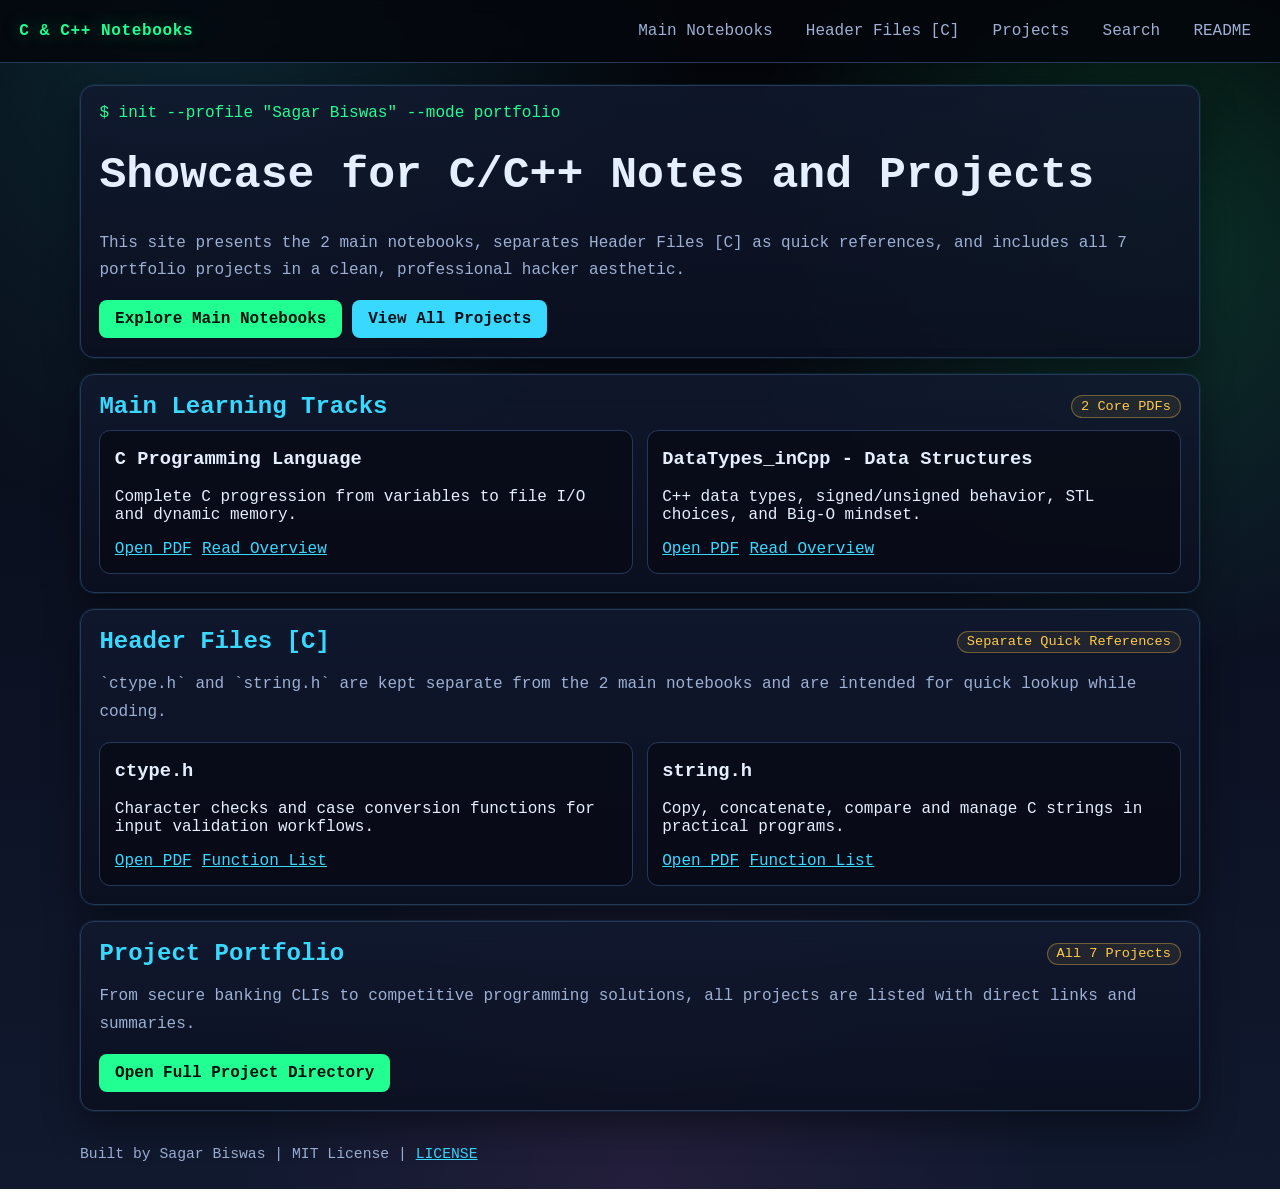
==== docs/index.html @ 9862971d "Add initial project structure with HTML, CSS, and JavaScript files - Created LICENSE file with MIT L" ====
<!doctype html>
<html lang="en">

<head>
  <meta charset="utf-8">
  <meta name="viewport" content="width=device-width, initial-scale=1">
  <title>C & C++ Notebooks | Projects</title>
  <meta name="description"
    content="A dramatic terminal-style portfolio for C and C++ notebooks, header references, and real CLI projects by Sagar Biswas.">
  <link rel="stylesheet" href="assets/css/main.css">
</head>

<body>
  <div class="scanline" aria-hidden="true"></div>

  <header class="topbar">
    <a class="brand" href="index.html">C & C++ Notebooks</a>
    <button class="menu-btn" aria-label="Toggle menu">Menu</button>
    <nav class="main-nav">
      <a href="pages/notebooks.html">Main Notebooks</a>
      <a href="pages/headers.html">Header Files [C]</a>
      <a href="pages/projects.html">Projects</a>
      <a href="pages/search.html">Search</a>
      <a href="../README.md">README</a>
    </nav>
  </header>

  <main>
    <section class="hero reveal">
      <p class="terminal-tag">$ init --profile "Sagar Biswas" --mode portfolio</p>
      <br>
      <h1>Showcase for C/C++ Notes and Projects</h1>
      <p class="hero-copy">
        This site presents the 2 main notebooks, separates Header Files [C] as quick references,
        and includes all 7 portfolio projects in a clean, professional hacker aesthetic.
      </p>
      <div class="cta-row">
        <a class="btn" href="pages/notebooks.html">Explore Main Notebooks</a>
        <a class="btn btn-alt" href="pages/projects.html">View All Projects</a>
      </div>
    </section>

    <section class="panel reveal">
      <div class="section-heading">
        <h2>Main Learning Tracks</h2>
        <span class="badge">2 Core PDFs</span>
      </div>
      <div class="grid">
        <article class="card">
          <h3>C Programming Language</h3>
          <p>Complete C progression from variables to file I/O and dynamic memory.</p>
          <div class="card-actions">
            <a href="../C%20Programming%20Language.pdf">Open PDF</a>
            <a href="pages/notebooks.html#c-notebook">Read Overview</a>
          </div>
        </article>
        <article class="card">
          <h3>DataTypes_inCpp - Data Structures</h3>
          <p>C++ data types, signed/unsigned behavior, STL choices, and Big-O mindset.</p>
          <div class="card-actions">
            <a href="../DataTypes_inCpp-DATA_STRUCTURES.pdf">Open PDF</a>
            <a href="pages/notebooks.html#cpp-notebook">Read Overview</a>
          </div>
        </article>
      </div>
    </section>

    <section class="panel reveal">
      <div class="section-heading">
        <h2>Header Files [C]</h2>
        <span class="badge">Separate Quick References</span>
      </div>
      <p class="muted">`ctype.h` and `string.h` are kept separate from the 2 main notebooks and are intended for quick
        lookup while coding.</p>
      <div class="grid">
        <article class="card">
          <h3>ctype.h</h3>
          <p>Character checks and case conversion functions for input validation workflows.</p>
          <div class="card-actions">
            <a href="../Header%20Files%20%5BC%5D/ctype.h%20Header%20File%20in%20C.pdf">Open PDF</a>
            <a href="pages/headers.html">Function List</a>
          </div>
        </article>
        <article class="card">
          <h3>string.h</h3>
          <p>Copy, concatenate, compare and manage C strings in practical programs.</p>
          <div class="card-actions">
            <a href="../Header%20Files%20%5BC%5D/string.h%20Header%20File%20in%20C.pdf">Open PDF</a>
            <a href="pages/headers.html">Function List</a>
          </div>
        </article>
      </div>
    </section>

    <section class="panel reveal">
      <div class="section-heading">
        <h2>Project Portfolio</h2>
        <span class="badge">All 7 Projects</span>
      </div>
      <p class="muted">From secure banking CLIs to competitive programming solutions, all projects are listed with
        direct links and summaries.</p>
      <a class="btn" href="pages/projects.html">Open Full Project Directory</a>
    </section>
  </main>

  <footer>
    <p>Built by Sagar Biswas | MIT License | <a href="../LICENSE">LICENSE</a></p>
  </footer>

  <script src="assets/js/main.js"></script>
</body>

</html>
---- docs/assets/css/main.css ----
:root {
  --bg-0: #030408;
  --bg-1: #0b1020;
  --bg-2: #11192f;
  --line: #27395a;
  --text: #e6efff;
  --muted: #9db0d4;
  --green: #21ff93;
  --cyan: #39d8ff;
  --amber: #ffcb4d;
  --pink: #ff5ecf;
}

* {
  box-sizing: border-box;
}

html,
body {
  min-height: 100%;
}

body {
  margin: 0;
  font-family: "JetBrains Mono", "Cascadia Code", "Fira Code", Consolas, monospace;
  color: var(--text);
  background:
    radial-gradient(circle at 15% 0%, rgba(57, 216, 255, 0.16), transparent 32%),
    radial-gradient(circle at 90% 20%, rgba(33, 255, 147, 0.16), transparent 28%),
    radial-gradient(circle at 50% 100%, rgba(255, 94, 207, 0.08), transparent 30%),
    linear-gradient(180deg, var(--bg-0), var(--bg-1) 45%, var(--bg-2));
}

a {
  color: var(--cyan);
}

a:hover,
a:focus-visible {
  color: var(--green);
}

.scanline {
  pointer-events: none;
  position: fixed;
  inset: 0;
  z-index: 0;
  opacity: 0.08;
  background: repeating-linear-gradient(to bottom, rgba(255, 255, 255, 0.03) 0, rgba(255, 255, 255, 0.03) 1px, transparent 2px, transparent 4px);
}

.topbar {
  position: sticky;
  top: 0;
  z-index: 30;
  display: flex;
  gap: 1rem;
  align-items: center;
  justify-content: space-between;
  padding: 0.95rem 1.2rem;
  background: rgba(4, 6, 12, 0.85);
  border-bottom: 1px solid var(--line);
  backdrop-filter: blur(9px);
}

.brand {
  text-decoration: none;
  font-weight: 800;
  letter-spacing: 0.04em;
  color: var(--green);
  text-shadow: 0 0 18px rgba(33, 255, 147, 0.4);
}

.main-nav {
  display: flex;
  flex-wrap: wrap;
  gap: 0.85rem;
}

.main-nav a {
  text-decoration: none;
  color: var(--muted);
  border: 1px solid transparent;
  padding: 0.35rem 0.55rem;
  border-radius: 7px;
}

.main-nav a:hover,
.main-nav a:focus-visible {
  border-color: var(--line);
  color: var(--cyan);
  background: rgba(57, 216, 255, 0.08);
}

.menu-btn {
  display: none;
  color: var(--text);
  background: transparent;
  border: 1px solid var(--line);
  border-radius: 8px;
  padding: 0.4rem 0.55rem;
  font: inherit;
}

main {
  position: relative;
  z-index: 1;
  width: min(1120px, 92vw);
  margin: 1.4rem auto 2.2rem;
}

.hero,
.panel {
  border: 1px solid var(--line);
  border-radius: 14px;
  padding: 1.15rem;
  margin-bottom: 1rem;
  background: linear-gradient(180deg, rgba(17, 25, 47, 0.84), rgba(11, 16, 32, 0.9));
  box-shadow: 0 0 0 1px rgba(57, 216, 255, 0.08), 0 14px 36px rgba(0, 0, 0, 0.42);
}

.hero {
  min-height: 250px;
  display: grid;
  align-content: center;
}

.terminal-tag {
  margin: 0 0 0.4rem;
  color: var(--green);
}

h1 {
  margin: 0.15rem 0 0.7rem;
  font-size: clamp(1.6rem, 4vw, 2.8rem);
  line-height: 1.2;
}

h2 {
  margin: 0;
  color: var(--cyan);
}

.hero-copy,
.muted,
.list-sub {
  color: var(--muted);
  line-height: 1.7;
}

.section-heading {
  display: flex;
  flex-wrap: wrap;
  gap: 0.5rem;
  align-items: center;
  justify-content: space-between;
  margin-bottom: 0.6rem;
}

.badge {
  color: var(--amber);
  border: 1px solid rgba(255, 203, 77, 0.35);
  background: rgba(255, 203, 77, 0.08);
  border-radius: 999px;
  font-size: 0.85rem;
  padding: 0.18rem 0.55rem;
}

.cta-row,
.card-actions {
  display: flex;
  flex-wrap: wrap;
  gap: 0.65rem;
}

.btn {
  display: inline-block;
  text-decoration: none;
  background: var(--green);
  color: #04110c;
  font-weight: 800;
  border-radius: 8px;
  padding: 0.56rem 0.92rem;
  border: 1px solid rgba(33, 255, 147, 0.4);
  transition: transform 0.18s ease, box-shadow 0.18s ease;
}

.btn:hover,
.btn:focus-visible {
  transform: translateY(-1px);
  box-shadow: 0 0 0 1px rgba(33, 255, 147, 0.32), 0 0 22px rgba(33, 255, 147, 0.24);
}

.btn-alt {
  background: var(--cyan);
  border-color: rgba(57, 216, 255, 0.45);
  color: #031018;
}

.grid {
  display: grid;
  grid-template-columns: repeat(auto-fit, minmax(235px, 1fr));
  gap: 0.85rem;
}

.card {
  border: 1px solid var(--line);
  border-radius: 11px;
  padding: 0.9rem;
  background: rgba(6, 10, 19, 0.68);
}

.card h3 {
  margin-top: 0.15rem;
}

.project-list {
  margin: 0;
  padding-left: 1.2rem;
  line-height: 1.75;
  color: var(--muted);
}

.search-wrap {
  display: flex;
  gap: 0.5rem;
  flex-wrap: wrap;
  margin: 0.9rem 0 0.7rem;
}

.search-wrap input {
  flex: 1 1 260px;
  background: rgba(7, 11, 22, 0.9);
  border: 1px solid var(--line);
  color: var(--text);
  padding: 0.58rem 0.68rem;
  border-radius: 8px;
  font: inherit;
}

.search-results {
  margin-top: 0.8rem;
  display: grid;
  gap: 0.75rem;
}

.search-item {
  border: 1px solid var(--line);
  border-radius: 10px;
  padding: 0.8rem;
  background: rgba(9, 14, 28, 0.72);
}

footer {
  width: min(1120px, 92vw);
  margin: 0 auto 1.7rem;
  font-size: 0.92rem;
  color: var(--muted);
}

.reveal {
  opacity: 0;
  transform: translateY(10px);
  transition: opacity 0.4s ease, transform 0.4s ease;
}

.reveal.in {
  opacity: 1;
  transform: translateY(0);
}

@media (max-width: 860px) {
  .menu-btn {
    display: inline-block;
  }

  .main-nav {
    display: none;
    position: absolute;
    top: 58px;
    right: 1rem;
    width: min(280px, 88vw);
    border: 1px solid var(--line);
    border-radius: 10px;
    padding: 0.7rem;
    background: rgba(4, 7, 14, 0.98);
  }

  .main-nav.open {
    display: grid;
  }

  .main-nav a {
    margin: 0;
  }
}

@media (prefers-reduced-motion: reduce) {
  * {
    animation: none !important;
    transition: none !important;
  }
}
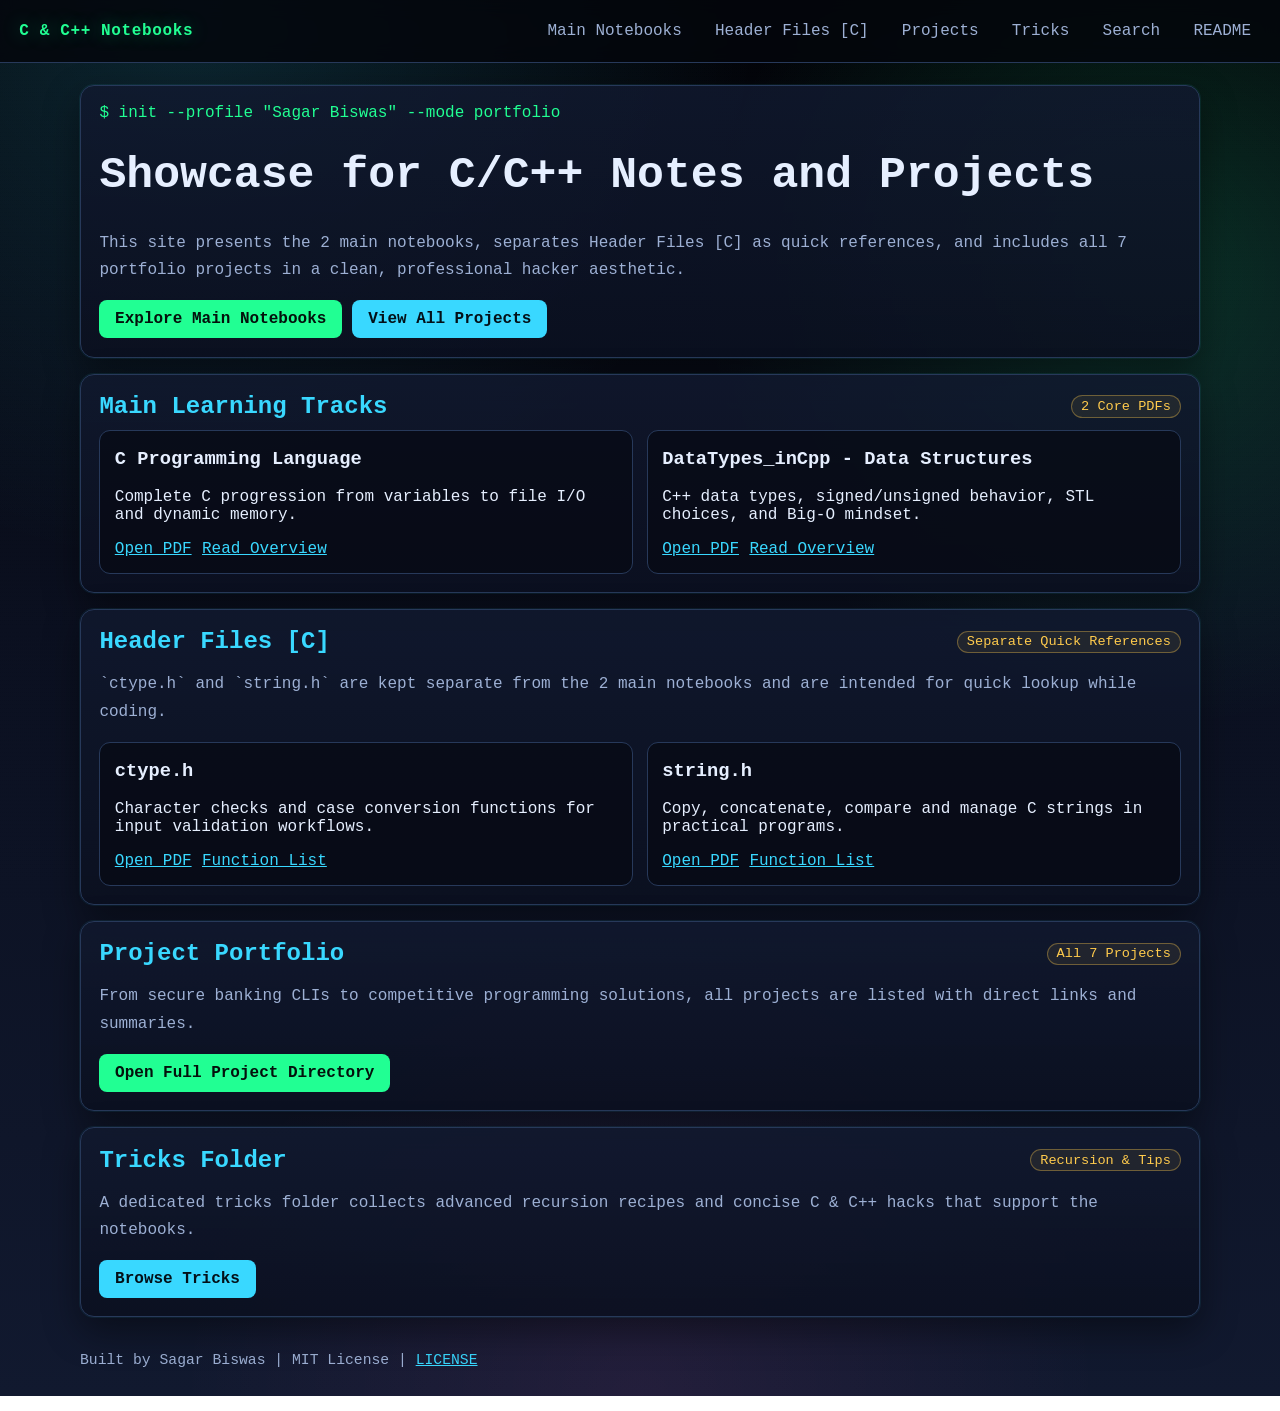
==== commit f00c55ec: "Add Tricks folder with recursion recipes and update navigation links" ====
--- a/docs/index.html
+++ b/docs/index.html
@@ -13,13 +13,14 @@
 <body>
   <div class="scanline" aria-hidden="true"></div>
 
-  <header class="topbar">
+    <header class="topbar">
     <a class="brand" href="index.html">C & C++ Notebooks</a>
     <button class="menu-btn" aria-label="Toggle menu">Menu</button>
     <nav class="main-nav">
       <a href="pages/notebooks.html">Main Notebooks</a>
       <a href="pages/headers.html">Header Files [C]</a>
       <a href="pages/projects.html">Projects</a>
+      <a href="pages/tricks.html">Tricks</a>
       <a href="pages/search.html">Search</a>
       <a href="../README.md">README</a>
     </nav>
@@ -99,8 +100,16 @@
       </div>
       <p class="muted">From secure banking CLIs to competitive programming solutions, all projects are listed with
         direct links and summaries.</p>
-      <a class="btn" href="pages/projects.html">Open Full Project Directory</a>
+        <a class="btn" href="pages/projects.html">Open Full Project Directory</a>
     </section>
+      <section class="panel reveal">
+        <div class="section-heading">
+          <h2>Tricks Folder</h2>
+          <span class="badge">Recursion & Tips</span>
+        </div>
+        <p class="muted">A dedicated tricks folder collects advanced recursion recipes and concise C & C++ hacks that support the notebooks.</p>
+        <a class="btn btn-alt" href="pages/tricks.html">Browse Tricks</a>
+      </section>
   </main>
 
   <footer>
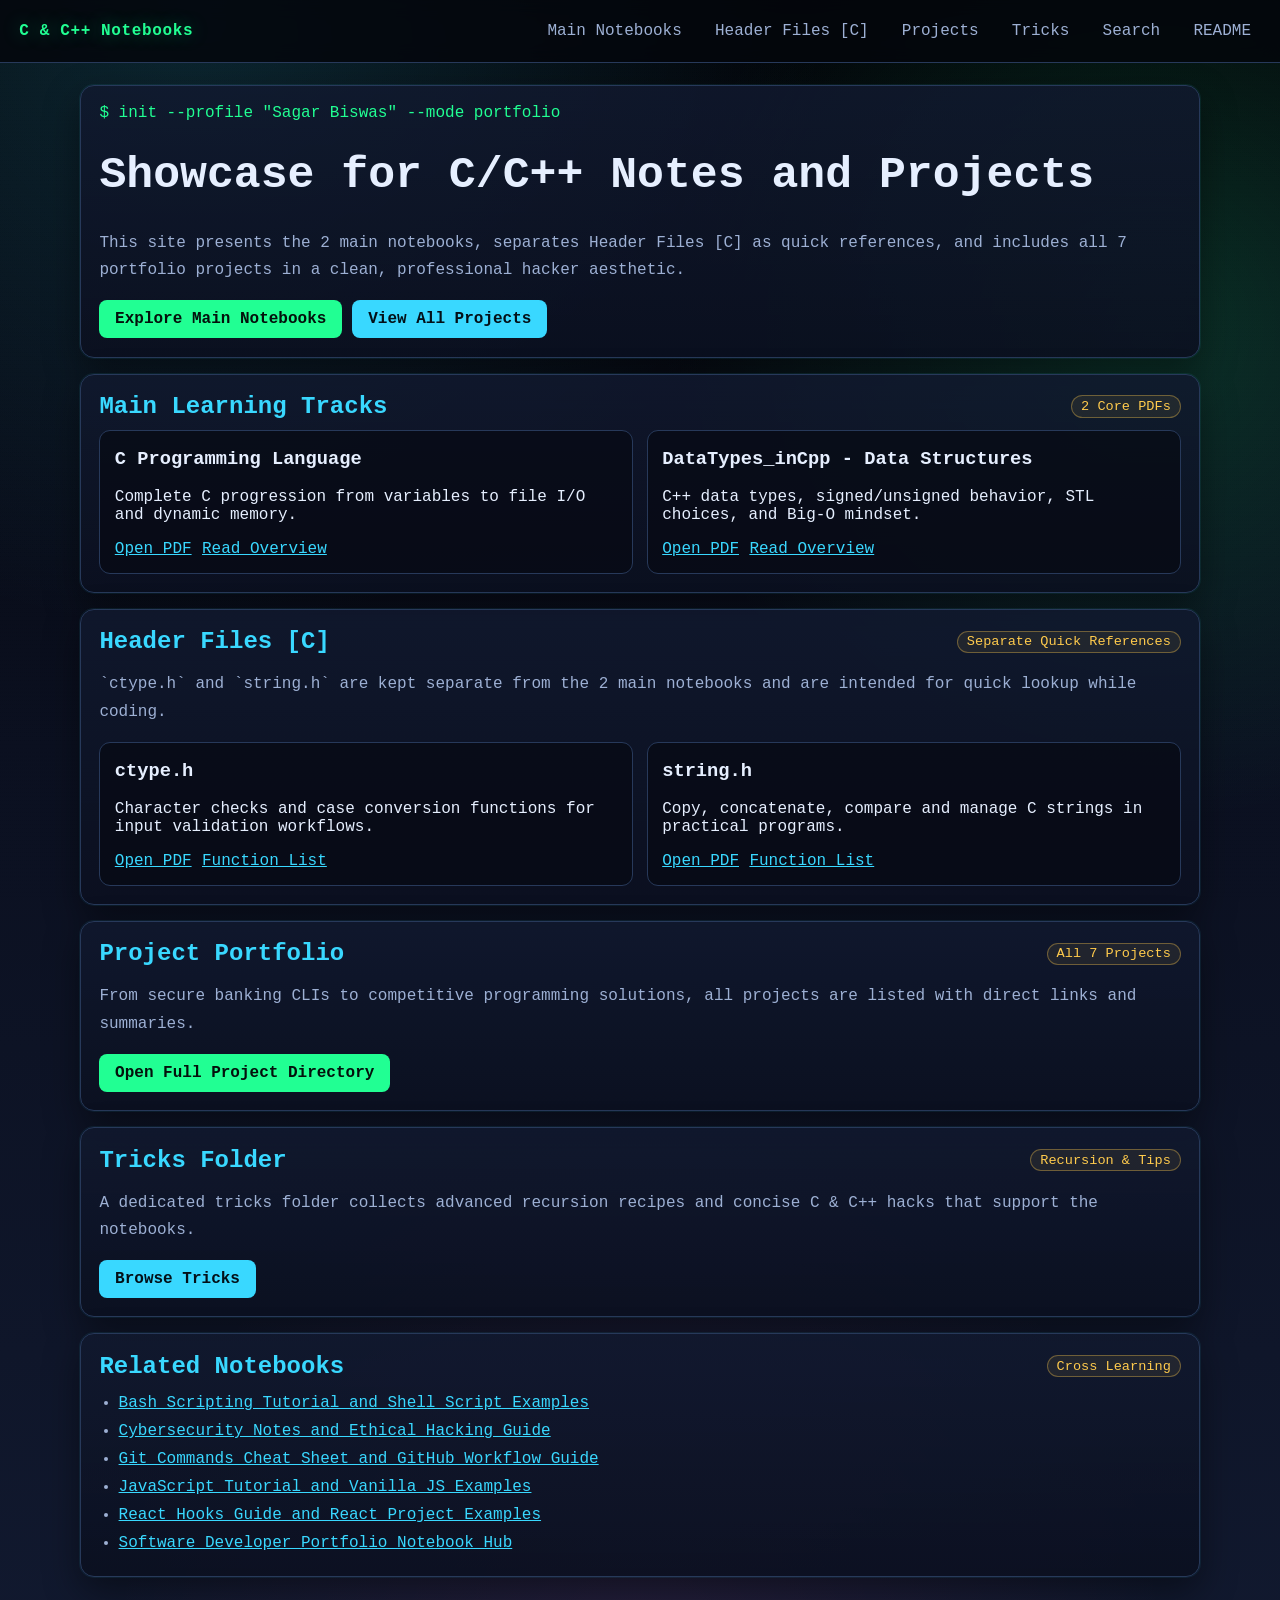
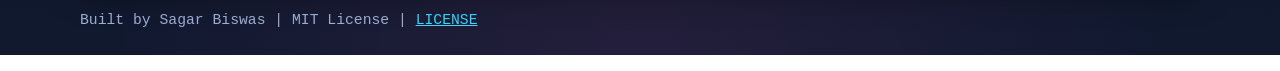
==== commit f174532f: "Enhance SEO and structure for C and C++ Notebooks - Updated HTML metadata for improved SEO across al" ====
--- a/docs/index.html
+++ b/docs/index.html
@@ -4,16 +4,48 @@
 <head>
   <meta charset="utf-8">
   <meta name="viewport" content="width=device-width, initial-scale=1">
-  <title>C & C++ Notebooks | Projects</title>
+  <title>C and C++ Notebooks | Sagar Biswas</title>
   <meta name="description"
-    content="A dramatic terminal-style portfolio for C and C++ notebooks, header references, and real CLI projects by Sagar Biswas.">
+    content="C and C++ notebooks by Sagar Biswas featuring core learning PDFs, C header references, hands-on CLI projects, and guided programming pages for mastery.">
+  <meta name="author" content="Sagar Biswas">
+  <meta name="robots" content="index, follow">
+  <meta property="og:title" content="C and C++ Notebooks | Sagar Biswas">
+  <meta property="og:description"
+    content="Explore C and C++ notebooks, header-file references, and project walkthroughs in a single learning hub.">
+  <meta property="og:type" content="website">
+  <meta property="og:url" content="https://sagarbiswas-multihat.github.io/C_Cpp-Notebooks/">
+  <meta property="og:image" content="https://sagarbiswas-multihat.github.io/assets/og-preview.svg">
+  <meta property="og:image:alt" content="C and C++ Notebooks by Sagar Biswas">
+  <meta name="twitter:card" content="summary_large_image">
+  <meta name="twitter:title" content="C and C++ Notebooks | Sagar Biswas">
+  <meta name="twitter:description"
+    content="Practical C and C++ learning notebooks with quick-reference headers and project exercises.">
+  <meta name="twitter:image" content="https://sagarbiswas-multihat.github.io/assets/og-preview.svg">
+  <link rel="canonical" href="https://sagarbiswas-multihat.github.io/C_Cpp-Notebooks/">
+  <link rel="alternate" type="application/atom+xml" title="C and C++ Notebooks — Sagar Biswas"
+    href="https://sagarbiswas-multihat.github.io/C_Cpp-Notebooks/feed.xml">
+
+  <script type="application/ld+json">
+    {
+      "@context": "https://schema.org",
+      "@type": "CollectionPage",
+      "name": "C and C++ Notebooks",
+      "url": "https://sagarbiswas-multihat.github.io/C_Cpp-Notebooks/",
+      "description": "C and C++ notebooks with reference headers and practical projects.",
+      "author": {
+        "@type": "Person",
+        "name": "Sagar Biswas",
+        "url": "https://sagarbiswas-multihat.github.io/"
+      }
+    }
+  </script>
   <link rel="stylesheet" href="assets/css/main.css">
 </head>
 
 <body>
   <div class="scanline" aria-hidden="true"></div>
 
-    <header class="topbar">
+  <header class="topbar">
     <a class="brand" href="index.html">C & C++ Notebooks</a>
     <button class="menu-btn" aria-label="Toggle menu">Menu</button>
     <nav class="main-nav">
@@ -100,16 +132,40 @@
       </div>
       <p class="muted">From secure banking CLIs to competitive programming solutions, all projects are listed with
         direct links and summaries.</p>
-        <a class="btn" href="pages/projects.html">Open Full Project Directory</a>
+      <a class="btn" href="pages/projects.html">Open Full Project Directory</a>
     </section>
-      <section class="panel reveal">
-        <div class="section-heading">
-          <h2>Tricks Folder</h2>
-          <span class="badge">Recursion & Tips</span>
-        </div>
-        <p class="muted">A dedicated tricks folder collects advanced recursion recipes and concise C & C++ hacks that support the notebooks.</p>
-        <a class="btn btn-alt" href="pages/tricks.html">Browse Tricks</a>
-      </section>
+    <section class="panel reveal">
+      <div class="section-heading">
+        <h2>Tricks Folder</h2>
+        <span class="badge">Recursion & Tips</span>
+      </div>
+      <p class="muted">A dedicated tricks folder collects advanced recursion recipes and concise C & C++ hacks that
+        support the notebooks.</p>
+      <a class="btn btn-alt" href="pages/tricks.html">Browse Tricks</a>
+    </section>
+
+    <section class="panel reveal">
+      <div class="section-heading">
+        <h2>Related Notebooks</h2>
+        <span class="badge">Cross Learning</span>
+      </div>
+      <nav aria-label="Related Notebooks">
+        <ul class="project-list">
+          <li><a href="https://sagarbiswas-multihat.github.io/BashScript-Notebooks/">Bash Scripting Tutorial and Shell
+              Script Examples</a></li>
+          <li><a href="https://sagarbiswas-multihat.github.io/Cybersecurity-Notebooks/">Cybersecurity Notes and Ethical
+              Hacking Guide</a></li>
+          <li><a href="https://sagarbiswas-multihat.github.io/GIT_and_GitHub-Notebooks/">Git Commands Cheat Sheet and
+              GitHub Workflow Guide</a></li>
+          <li><a href="https://sagarbiswas-multihat.github.io/JavaScript-Notebooks/">JavaScript Tutorial and Vanilla JS
+              Examples</a></li>
+          <li><a href="https://sagarbiswas-multihat.github.io/React-Notebooks/">React Hooks Guide and React Project
+              Examples</a></li>
+          <li><a href="https://sagarbiswas-multihat.github.io/notebooks/">Software Developer Portfolio Notebook Hub</a>
+          </li>
+        </ul>
+      </nav>
+    </section>
   </main>
 
   <footer>
